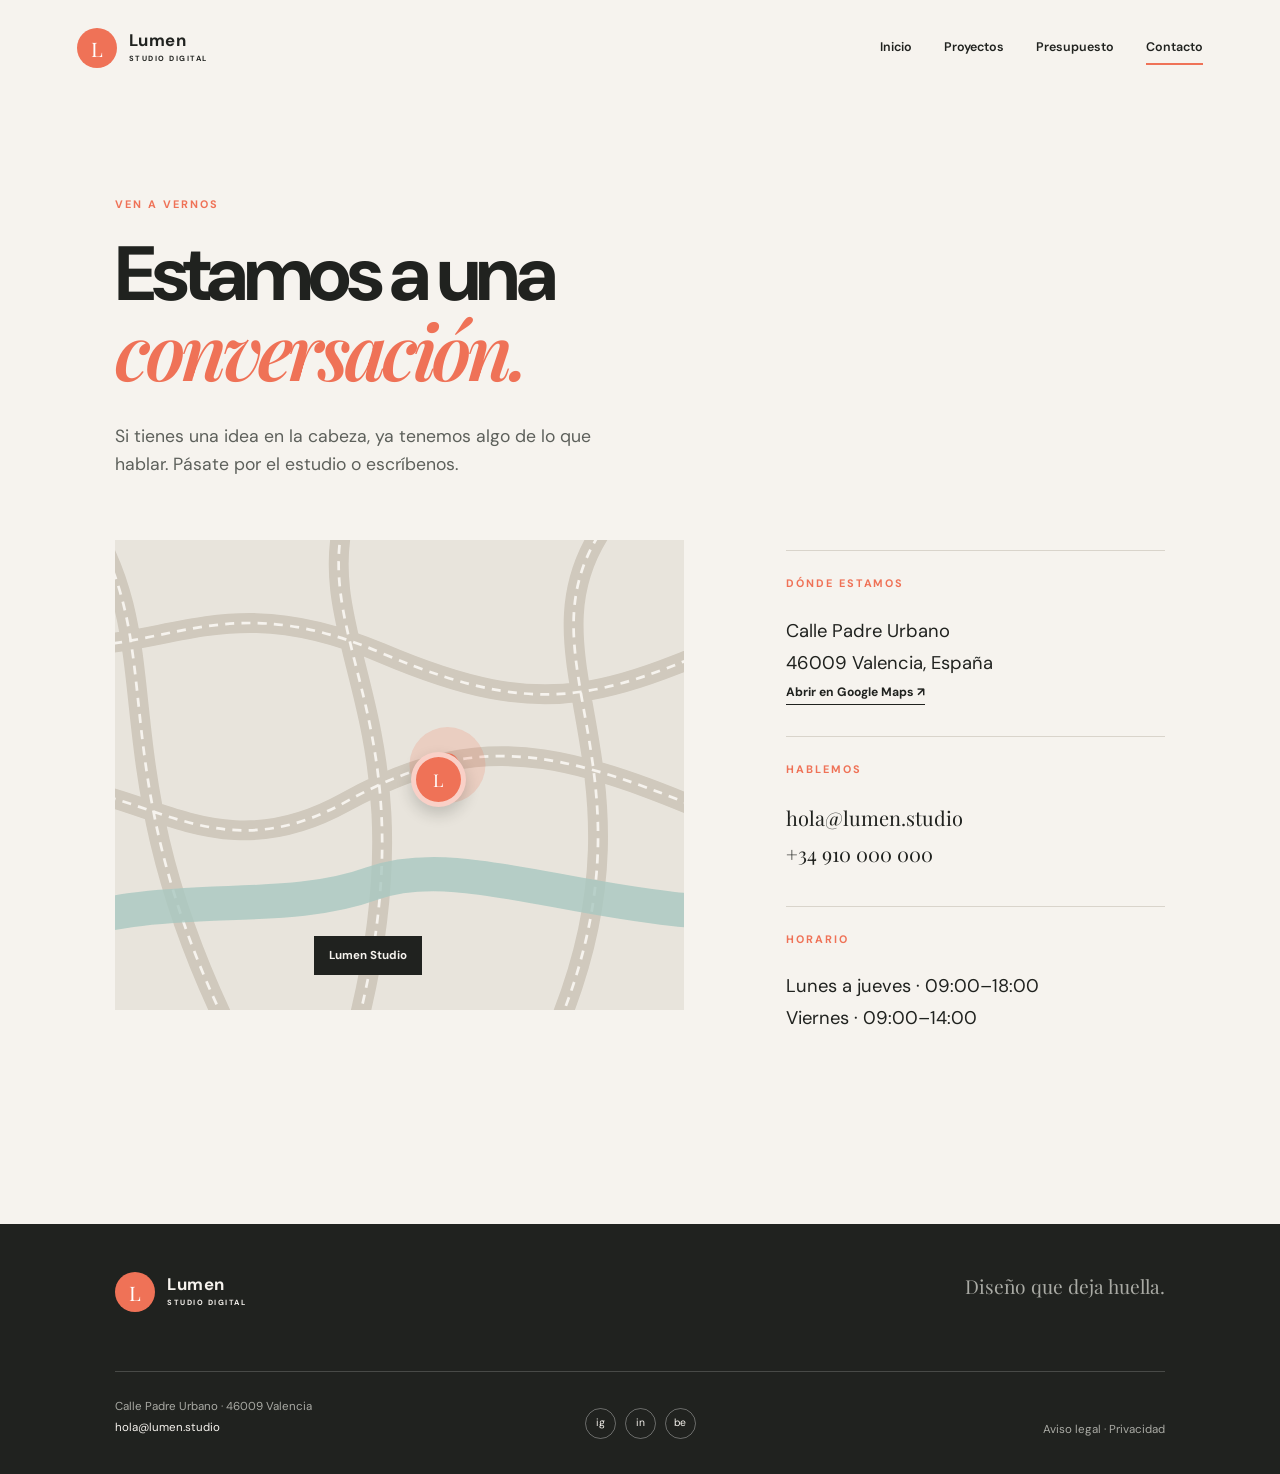
==== views/contacto.html @ 8c852293 "Crear sitio web Lumen Studio en Valencia" ====
<!doctype html>
<html lang="es">
<head>
  <meta charset="utf-8">
  <meta name="viewport" content="width=device-width, initial-scale=1">
  <meta name="description" content="Contacta con Lumen Studio en Valencia o por correo electrónico.">
  <title>Contacto | Lumen Studio</title>
  <link rel="stylesheet" href="../css/styles.css">
</head>
<body>
  <header class="site-header"><a class="brand" href="../index.html" aria-label="Lumen Studio, inicio"><span class="brand-mark">L</span><span><strong>Lumen</strong><small>STUDIO DIGITAL</small></span></a><nav class="main-nav" aria-label="Navegación principal"><a href="../index.html">Inicio</a><a href="productos.html">Proyectos</a><a href="presupuesto.html">Presupuesto</a><a class="active" href="contacto.html" aria-current="page">Contacto</a></nav></header>
  <main>
    <section class="page-intro section-pad compact"><p class="eyebrow">VEN A VERNOS</p><h1>Estamos a una<br><em>conversación.</em></h1><p class="lead">Si tienes una idea en la cabeza, ya tenemos algo de lo que hablar. Pásate por el estudio o escríbenos.</p></section>
    <section class="contact-grid section-pad"><div class="map-card"><img src="../imagenes/mapa.svg" alt="Mapa ilustrado con la ubicación de Lumen Studio en Valencia"><span class="map-pin">L</span><span class="map-label">Lumen Studio</span></div><div class="contact-details"><div class="contact-block"><p class="eyebrow">DÓNDE ESTAMOS</p><address>Calle Padre Urbano<br>46009 Valencia, España</address><a class="text-link" href="https://maps.google.com/?q=Calle+Padre+Urbano+Valencia" target="_blank" rel="noopener">Abrir en Google Maps ↗</a></div><div class="contact-block"><p class="eyebrow">HABLEMOS</p><a href="mailto:hola@lumen.studio">hola@lumen.studio</a><a href="tel:+34910000000">+34 910 000 000</a></div><div class="contact-block"><p class="eyebrow">HORARIO</p><p>Lunes a jueves · 09:00–18:00<br>Viernes · 09:00–14:00</p></div></div></section>
  </main>
  <footer class="site-footer"><div class="footer-top"><a class="brand" href="../index.html"><span class="brand-mark">L</span><span><strong>Lumen</strong><small>STUDIO DIGITAL</small></span></a><p>Diseño que deja huella.</p></div><div class="footer-bottom"><address>Calle Padre Urbano · 46009 Valencia<br><a href="mailto:hola@lumen.studio">hola@lumen.studio</a></address><div class="socials" aria-label="Redes sociales"><a href="https://www.instagram.com" aria-label="Instagram">ig</a><a href="https://www.linkedin.com" aria-label="LinkedIn">in</a><a href="https://www.behance.net" aria-label="Behance">be</a></div><a class="legal" href="#">Aviso legal · Privacidad</a></div></footer>
</body>
</html>
---- css/styles.css ----
/* Lumen Studio · Hoja de estilos principal
   Paleta: carbón #20221f · coral #ef7257 · crema #f6f3ee · salvia #a9c8c1 */

@import url('https://fonts.googleapis.com/css2?family=DM+Sans:wght@400;500;600;700&family=Playfair+Display:ital,wght@0,600;1,600&display=swap');

:root { --ink:#20221f; --coral:#ef7257; --cream:#f6f3ee; --sage:#a9c8c1; --line:#d9d4cb; --serif:'Playfair Display', Georgia, serif; --sans:'DM Sans', Arial, sans-serif; }
* { box-sizing:border-box; }
html { scroll-behavior:smooth; }
body { margin:0; color:var(--ink); background:var(--cream); font-family:var(--sans); line-height:1.55; }
a { color:inherit; text-decoration:none; }
.site-header { align-items:center; display:flex; justify-content:space-between; margin:auto; max-width:1440px; padding:28px 6vw; }
.brand { align-items:center; display:flex; gap:12px; letter-spacing:.03em; }
.brand-mark { align-items:center; background:var(--coral); border-radius:50%; color:white; display:flex; font-family:var(--serif); font-size:1.25rem; height:40px; justify-content:center; width:40px; }
.brand strong { display:block; font-size:1.05rem; line-height:1; }
.brand small { display:block; font-size:.47rem; font-weight:700; letter-spacing:.2em; margin-top:4px; }
.main-nav { display:flex; gap:32px; }
.main-nav a { font-size:.78rem; font-weight:600; padding:7px 0; position:relative; }
.main-nav a::after { background:var(--coral); bottom:0; content:''; height:2px; left:0; position:absolute; transform:scaleX(0); transform-origin:left; transition:transform .2s; width:100%; }
.main-nav a:hover::after, .main-nav a.active::after { transform:scaleX(1); }
.section-pad { padding-left:9vw; padding-right:9vw; }
.hero { align-items:center; display:grid; gap:5vw; grid-template-columns:1fr 1fr; min-height:650px; padding-bottom:100px; padding-top:75px; }
.eyebrow { color:var(--coral); font-size:.68rem; font-weight:700; letter-spacing:.18em; margin:0 0 24px; }
h1,h2,h3,p { margin-top:0; }
h1 { font-size:clamp(3.3rem, 6.2vw, 6.2rem); letter-spacing:-.06em; line-height:.98; margin-bottom:30px; max-width:760px; }
h2 { font-size:clamp(2.3rem, 4.5vw, 4.5rem); letter-spacing:-.055em; line-height:1.02; }
h1 em,h2 em { color:var(--coral); font-family:var(--serif); font-weight:600; }
.lead { color:#5d605b; font-size:1.1rem; max-width:520px; }
.hero-actions { align-items:center; display:flex; gap:28px; margin-top:38px; }
.button { border:0; border-radius:100px; display:inline-block; font-family:var(--sans); font-size:.75rem; font-weight:700; letter-spacing:.03em; padding:16px 24px; transition:transform .2s, box-shadow .2s; }
.button span { font-size:1.1rem; margin-left:14px; }
.button:hover { box-shadow:0 10px 25px #20221f22; transform:translateY(-3px); }
.button-primary { background:var(--ink); color:var(--cream); }
.button-light { background:var(--cream); color:var(--ink); }
.text-link { border-bottom:1px solid var(--ink); font-size:.76rem; font-weight:700; padding-bottom:4px; }
.text-link span { color:var(--coral); font-size:1.1rem; margin-left:6px; }
.hero-art { background:var(--sage); height:480px; overflow:hidden; position:relative; }
.orb { border-radius:50%; position:absolute; }
.orb-one { background:var(--coral); height:240px; right:-50px; top:-40px; width:240px; }
.orb-two { background:#d7c6a4; bottom:-100px; height:300px; left:-60px; width:300px; }
.orb-three { background:#f4be8d; height:180px; left:35%; top:25%; width:180px; }
.art-card { background:var(--ink); color:var(--cream); height:270px; left:16%; padding:28px; position:absolute; top:23%; transform:rotate(-8deg); width:230px; }
.art-card span { color:var(--coral); font-size:.7rem; font-weight:700; }.art-card strong { display:block; font-family:var(--serif); font-size:2.7rem; line-height:.95; margin-top:75px; }.art-card i { background:var(--coral); border-radius:50%; bottom:24px; height:28px; position:absolute; right:25px; width:28px; }
.statement { background:var(--ink); color:var(--cream); padding-bottom:110px; padding-top:110px; }.statement .eyebrow { color:var(--sage); }.statement h2 { margin-bottom:80px; }.statement h2 em { color:var(--sage); }.stats-row { border-top:1px solid #ffffff33; display:grid; grid-template-columns:repeat(3,1fr); padding-top:28px; }.stats-row strong { display:block; font-family:var(--serif); font-size:3.4rem; font-weight:600; }.stats-row span { color:#bcbeb7; display:block; font-size:.8rem; }
.services { padding-bottom:130px; padding-top:130px; }.section-heading { align-items:end; display:flex; justify-content:space-between; margin-bottom:70px; }.section-heading h2 { margin-bottom:0; }.service-grid { display:grid; gap:18px; grid-template-columns:repeat(3,1fr); }.service-card { border-top:1px solid var(--line); padding:24px 4px; }.service-card.featured { background:var(--coral); border:0; color:white; padding:24px 26px; }.service-number { font-size:.7rem; font-weight:700; }.service-card h3 { font-size:1.55rem; margin:90px 0 16px; }.service-card p { color:#6a6c66; font-size:.9rem; min-height:72px; }.service-card.featured p { color:#fff; opacity:.82; }.service-card a { border-bottom:1px solid currentColor; font-size:.7rem; font-weight:700; padding-bottom:4px; }
.cta-banner { background:var(--coral); color:white; padding-bottom:100px; padding-top:100px; }.cta-banner .eyebrow { color:var(--ink); }.cta-banner h2 { margin-bottom:42px; }.cta-banner h2 em { color:white; }
.site-footer { background:var(--ink); color:var(--cream); padding:48px 9vw 35px; }.footer-top { align-items:flex-start; display:flex; justify-content:space-between; }.footer-top p { color:#a9aaa4; font-family:var(--serif); font-size:1.2rem; }.footer-bottom { align-items:end; border-top:1px solid #ffffff2e; display:grid; font-size:.72rem; grid-template-columns:1fr auto 1fr; margin-top:50px; padding-top:25px; }.site-footer address { color:#a9aaa4; font-style:normal; line-height:1.8; }.site-footer address a { color:var(--cream); }.socials { display:flex; gap:9px; }.socials a { align-items:center; border:1px solid #ffffff55; border-radius:50%; display:flex; font-size:.65rem; height:31px; justify-content:center; width:31px; }.legal { color:#a9aaa4; justify-self:end; }
.page-intro { padding-bottom:65px; padding-top:100px; }.page-intro h1 { font-size:clamp(3rem,6vw,5.8rem); }.page-intro.compact { padding-bottom:45px; }.portfolio { display:grid; gap:75px 24px; grid-template-columns:repeat(2,1fr); padding-bottom:130px; }.project-wide { grid-column:span 2; }.project-visual { align-items:flex-start; display:flex; flex-direction:column; height:440px; justify-content:space-between; overflow:hidden; padding:28px; position:relative; }.project-visual strong { font-size:clamp(3.5rem,8vw,8rem); letter-spacing:-.08em; line-height:.8; }.project-visual small { font-size:.9rem; }.project-tag { font-size:.65rem; font-weight:700; letter-spacing:.12em; text-transform:uppercase; }.visual-azul { background:#ef7257; color:white; }.visual-azul strong { font-family:var(--serif); font-style:italic; font-weight:600; }.visual-azul::after { border:2px solid #ffffff88; border-radius:50%; content:''; height:310px; position:absolute; right:15%; top:20%; width:310px; }.visual-nova { background:#272a6c; color:#f4e9cf; }.visual-nova strong { font-size:clamp(4rem,10vw,9rem); margin:auto 0; }.visual-nova strong span { font-size:1rem; vertical-align:top; }.visual-fika { background:#d8c0a4; color:#42382d; }.visual-fika strong { font-family:var(--serif); font-weight:600; margin:auto 0; }.visual-fika strong span { display:block; font-family:var(--sans); font-size:1rem; letter-spacing:.3em; text-align:right; }.visual-lento { background:var(--sage); }.visual-lento strong { font-size:clamp(3rem,7vw,7rem); margin:auto 0; }.project-info { display:flex; justify-content:space-between; padding-top:18px; }.project-info h2 { font-size:1.3rem; letter-spacing:-.03em; margin:0; }.project-info p { color:#777971; font-size:.76rem; margin:3px 0 0; }.project-info .text-link { align-self:center; }
.form-section { background:#e9e5dd; padding-bottom:120px; padding-top:70px; }.quote-form { margin:auto; max-width:900px; }.form-row { display:grid; gap:28px; grid-template-columns:1fr 1fr; }.quote-form label { display:block; font-size:.73rem; font-weight:700; letter-spacing:.02em; margin-bottom:28px; }.quote-form label > span, .quote-form label b { color:var(--coral); }.quote-form input,.quote-form select,.quote-form textarea { background:transparent; border:0; border-bottom:1px solid #989a93; border-radius:0; color:var(--ink); display:block; font:400 1rem var(--sans); margin-top:9px; outline:0; padding:12px 0; width:100%; }.quote-form textarea { border:1px solid #989a93; padding:14px; resize:vertical; }.quote-form input:focus,.quote-form select:focus,.quote-form textarea:focus { border-color:var(--coral); }.quote-form input::placeholder,.quote-form textarea::placeholder { color:#999a94; }.check-label { align-items:flex-start; display:flex!important; gap:8px; font-weight:400!important; max-width:550px; }.check-label input { accent-color:var(--coral); flex:0 0 auto; margin:2px 0 0; width:auto; }.check-label a { border-bottom:1px solid currentColor; }.form-note { color:#777971; font-size:.7rem; margin:18px 0 0; }
.contact-grid { align-items:start; display:grid; gap:8vw; grid-template-columns:1.2fr .8fr; padding-bottom:140px; }.map-card { background:#e8e4dc; height:470px; overflow:hidden; position:relative; }.map-card img { height:100%; object-fit:cover; width:100%; }.map-pin { align-items:center; background:var(--coral); border:5px solid #ffffffaa; border-radius:50%; box-shadow:0 7px 15px #20221f33; color:#fff; display:flex; font-family:var(--serif); font-size:1.1rem; height:55px; justify-content:center; left:52%; position:absolute; top:45%; width:55px; }.map-label { background:var(--ink); bottom:35px; color:var(--cream); font-size:.72rem; font-weight:700; left:35%; padding:11px 15px; position:absolute; }.contact-details { padding-top:10px; }.contact-block { border-top:1px solid var(--line); padding:24px 0 32px; }.contact-block address,.contact-block p:not(.eyebrow) { font-size:1.15rem; font-style:normal; line-height:1.7; }.contact-block > a:not(.text-link) { display:block; font-family:var(--serif); font-size:1.25rem; margin:5px 0; }
@media (max-width:800px) { .site-header { align-items:flex-start; flex-direction:column; gap:24px; padding:22px 6vw; }.main-nav { flex-wrap:wrap; gap:14px 22px; }.section-pad { padding-left:6vw; padding-right:6vw; }.hero { grid-template-columns:1fr; min-height:0; padding-bottom:75px; padding-top:50px; }.hero-art { height:350px; }.statement,.services { padding-bottom:80px; padding-top:80px; }.section-heading { align-items:flex-start; flex-direction:column; margin-bottom:40px; }.service-grid,.portfolio,.contact-grid { grid-template-columns:1fr; }.project-wide { grid-column:auto; }.project-visual { height:340px; }.portfolio { gap:55px 0; padding-bottom:80px; }.form-section { padding-bottom:80px; padding-top:45px; }.form-row { grid-template-columns:1fr; gap:0; }.footer-top,.footer-bottom { gap:25px; grid-template-columns:1fr; }.footer-top { flex-direction:column; }.legal { justify-self:start; }.socials { order:2; }.cta-banner { padding-bottom:75px; padding-top:75px; } }
@media (max-width:440px) { h1 { font-size:3rem; }.hero-actions { align-items:flex-start; flex-direction:column; gap:18px; }.stats-row strong { font-size:2.5rem; }.stats-row span { font-size:.7rem; }.project-info { align-items:flex-start; flex-direction:column; gap:18px; }.map-card { height:340px; } }
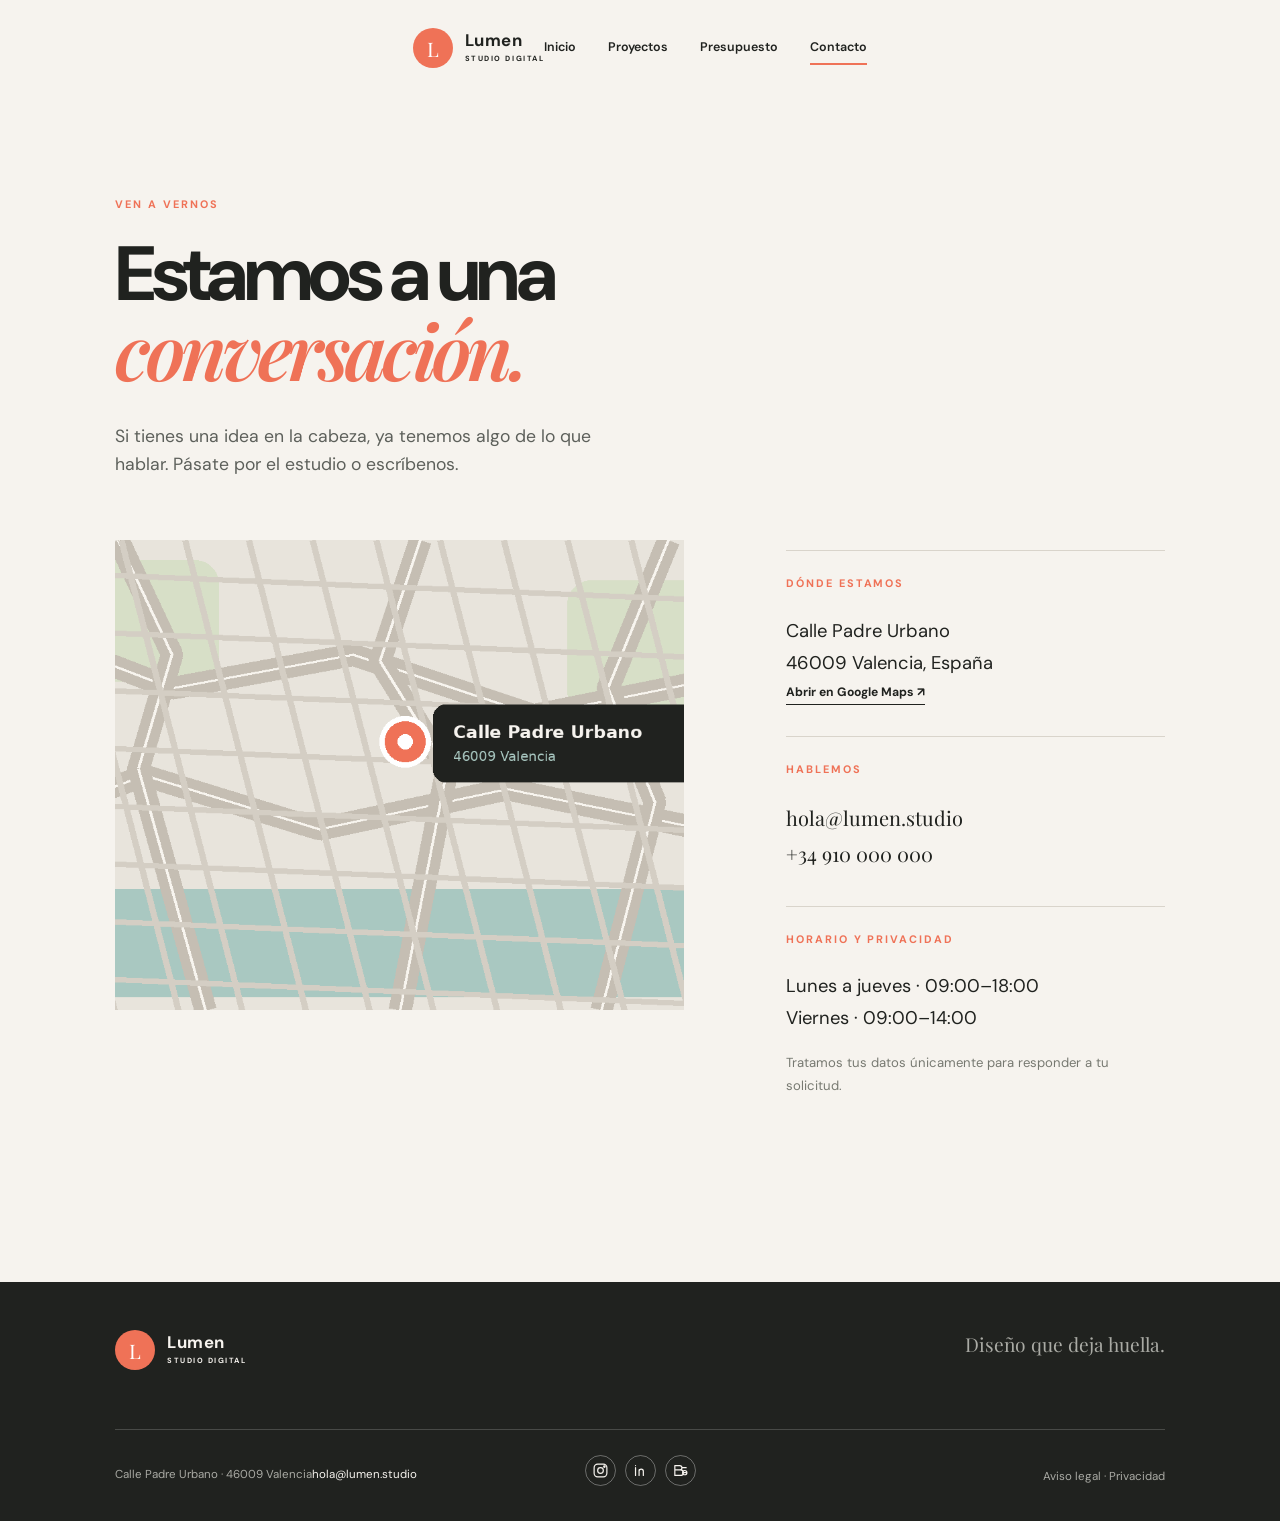
==== commit c1417e6b: "Corregir criterios de evaluacion HTML CSS" ====
--- a/views/contacto.html
+++ b/views/contacto.html
@@ -1,18 +1,129 @@
 <!doctype html>
 <html lang="es">
-<head>
-  <meta charset="utf-8">
-  <meta name="viewport" content="width=device-width, initial-scale=1">
-  <meta name="description" content="Contacta con Lumen Studio en Valencia o por correo electrónico.">
-  <title>Contacto | Lumen Studio</title>
-  <link rel="stylesheet" href="../css/styles.css">
-</head>
-<body>
-  <header class="site-header"><a class="brand" href="../index.html" aria-label="Lumen Studio, inicio"><span class="brand-mark">L</span><span><strong>Lumen</strong><small>STUDIO DIGITAL</small></span></a><nav class="main-nav" aria-label="Navegación principal"><a href="../index.html">Inicio</a><a href="productos.html">Proyectos</a><a href="presupuesto.html">Presupuesto</a><a class="active" href="contacto.html" aria-current="page">Contacto</a></nav></header>
-  <main>
-    <section class="page-intro section-pad compact"><p class="eyebrow">VEN A VERNOS</p><h1>Estamos a una<br><em>conversación.</em></h1><p class="lead">Si tienes una idea en la cabeza, ya tenemos algo de lo que hablar. Pásate por el estudio o escríbenos.</p></section>
-    <section class="contact-grid section-pad"><div class="map-card"><img src="../imagenes/mapa.svg" alt="Mapa ilustrado con la ubicación de Lumen Studio en Valencia"><span class="map-pin">L</span><span class="map-label">Lumen Studio</span></div><div class="contact-details"><div class="contact-block"><p class="eyebrow">DÓNDE ESTAMOS</p><address>Calle Padre Urbano<br>46009 Valencia, España</address><a class="text-link" href="https://maps.google.com/?q=Calle+Padre+Urbano+Valencia" target="_blank" rel="noopener">Abrir en Google Maps ↗</a></div><div class="contact-block"><p class="eyebrow">HABLEMOS</p><a href="mailto:hola@lumen.studio">hola@lumen.studio</a><a href="tel:+34910000000">+34 910 000 000</a></div><div class="contact-block"><p class="eyebrow">HORARIO</p><p>Lunes a jueves · 09:00–18:00<br>Viernes · 09:00–14:00</p></div></div></section>
-  </main>
-  <footer class="site-footer"><div class="footer-top"><a class="brand" href="../index.html"><span class="brand-mark">L</span><span><strong>Lumen</strong><small>STUDIO DIGITAL</small></span></a><p>Diseño que deja huella.</p></div><div class="footer-bottom"><address>Calle Padre Urbano · 46009 Valencia<br><a href="mailto:hola@lumen.studio">hola@lumen.studio</a></address><div class="socials" aria-label="Redes sociales"><a href="https://www.instagram.com" aria-label="Instagram">ig</a><a href="https://www.linkedin.com" aria-label="LinkedIn">in</a><a href="https://www.behance.net" aria-label="Behance">be</a></div><a class="legal" href="#">Aviso legal · Privacidad</a></div></footer>
-</body>
+  <head>
+    <meta charset="utf-8" />
+    <meta name="viewport" content="width=device-width, initial-scale=1" />
+    <meta
+      name="description"
+      content="Contacta con Lumen Studio en Valencia o por correo electrónico."
+    />
+    <title>Contacto | Lumen Studio</title>
+    <link rel="stylesheet" href="../css/styles.css" />
+    <link rel="stylesheet" href="../css/fixes.css" />
+  </head>
+  <body>
+    <header class="site-header">
+      <a class="brand" href="../index.html" aria-label="Lumen Studio, inicio"
+        ><span class="brand-mark">L</span
+        ><span class="brand-copy"
+          ><strong>Lumen</strong><small>STUDIO DIGITAL</small></span
+        ></a
+      >
+      <nav class="main-nav" aria-label="Navegación principal">
+        <a href="../index.html">Inicio</a>
+        <a href="productos.html">Proyectos</a>
+        <a href="presupuesto.html">Presupuesto</a>
+        <a class="active" href="contacto.html" aria-current="page">Contacto</a>
+      </nav>
+    </header>
+
+    <main>
+      <section class="page-intro section-pad compact">
+        <p class="eyebrow">VEN A VERNOS</p>
+        <h1>Estamos a una <em>conversación.</em></h1>
+        <p class="lead">
+          Si tienes una idea en la cabeza, ya tenemos algo de lo que hablar.
+          Pásate por el estudio o escríbenos.
+        </p>
+      </section>
+
+      <section class="contact-grid section-pad" aria-labelledby="contact-title">
+        <h2 id="contact-title" class="visually-hidden">
+          Información de contacto y ubicación
+        </h2>
+        <div class="map-card">
+          <img
+            src="../imagenes/mapa-valencia.png"
+            alt="Mapa ilustrado con la ubicación de Lumen Studio en Calle Padre Urbano, Valencia"
+          />
+        </div>
+        <div class="contact-details">
+          <div class="contact-block">
+            <p class="eyebrow">DÓNDE ESTAMOS</p>
+            <address>
+              <span>Calle Padre Urbano</span><span>46009 Valencia, España</span>
+            </address>
+            <a
+              class="text-link"
+              href="https://maps.google.com/?q=Calle+Padre+Urbano+Valencia"
+              target="_blank"
+              rel="noopener"
+              >Abrir en Google Maps ↗</a
+            >
+          </div>
+          <div class="contact-block">
+            <p class="eyebrow">HABLEMOS</p>
+            <a href="mailto:hola@lumen.studio">hola@lumen.studio</a>
+            <a href="tel:+34910000000">+34 910 000 000</a>
+          </div>
+          <div class="contact-block" id="privacidad">
+            <p class="eyebrow">HORARIO Y PRIVACIDAD</p>
+            <p>
+              <span>Lunes a jueves · 09:00–18:00</span
+              ><span>Viernes · 09:00–14:00</span>
+            </p>
+            <p class="privacy-copy">
+              Tratamos tus datos únicamente para responder a tu solicitud.
+            </p>
+          </div>
+        </div>
+      </section>
+    </main>
+
+    <footer class="site-footer">
+      <div class="footer-top">
+        <a class="brand" href="../index.html" aria-label="Lumen Studio, inicio"
+          ><span class="brand-mark">L</span
+          ><span class="brand-copy"
+            ><strong>Lumen</strong><small>STUDIO DIGITAL</small></span
+          ></a
+        >
+        <p>Diseño que deja huella.</p>
+      </div>
+      <div class="footer-bottom">
+        <address>
+          <span>Calle Padre Urbano · 46009 Valencia</span
+          ><a href="mailto:hola@lumen.studio">hola@lumen.studio</a>
+        </address>
+        <div class="socials" role="group" aria-label="Redes sociales">
+          <a
+            href="https://www.instagram.com"
+            aria-label="Instagram"
+            rel="noopener"
+            ><svg viewBox="0 0 24 24" aria-hidden="true">
+              <rect x="3" y="3" width="18" height="18" rx="5"></rect>
+              <circle cx="12" cy="12" r="4"></circle>
+              <circle cx="17.5" cy="6.5" r="1"></circle></svg
+          ></a>
+          <a
+            href="https://www.linkedin.com"
+            aria-label="LinkedIn"
+            rel="noopener"
+            ><svg viewBox="0 0 24 24" aria-hidden="true">
+              <path
+                d="M5 8v11M5 5v.1M10 19v-6a3 3 0 0 1 6 0v6M10 11V19"
+              ></path></svg
+          ></a>
+          <a href="https://www.behance.net" aria-label="Behance" rel="noopener"
+            ><svg viewBox="0 0 24 24" aria-hidden="true">
+              <path
+                d="M4 5h7a3 3 0 0 1 0 6H4zm0 6h8a4 4 0 0 1 0 8H4zM15 8h5"
+              ></path>
+              <path d="M15 15h6a3 3 0 0 0-6 0 3 3 0 0 0 6 0"></path></svg
+          ></a>
+        </div>
+        <a class="legal" href="#privacidad">Aviso legal · Privacidad</a>
+      </div>
+    </footer>
+  </body>
 </html>
--- a/css/styles.css
+++ b/css/styles.css
@@ -1,51 +1,755 @@
 /* Lumen Studio · Hoja de estilos principal
    Paleta: carbón #20221f · coral #ef7257 · crema #f6f3ee · salvia #a9c8c1 */
 
-@import url('https://fonts.googleapis.com/css2?family=DM+Sans:wght@400;500;600;700&family=Playfair+Display:ital,wght@0,600;1,600&display=swap');
+@import url("https://fonts.googleapis.com/css2?family=DM+Sans:wght@400;500;600;700&family=Playfair+Display:ital,wght@0,600;1,600&display=swap");
 
-:root { --ink:#20221f; --coral:#ef7257; --cream:#f6f3ee; --sage:#a9c8c1; --line:#d9d4cb; --serif:'Playfair Display', Georgia, serif; --sans:'DM Sans', Arial, sans-serif; }
-* { box-sizing:border-box; }
-html { scroll-behavior:smooth; }
-body { margin:0; color:var(--ink); background:var(--cream); font-family:var(--sans); line-height:1.55; }
-a { color:inherit; text-decoration:none; }
-.site-header { align-items:center; display:flex; justify-content:space-between; margin:auto; max-width:1440px; padding:28px 6vw; }
-.brand { align-items:center; display:flex; gap:12px; letter-spacing:.03em; }
-.brand-mark { align-items:center; background:var(--coral); border-radius:50%; color:white; display:flex; font-family:var(--serif); font-size:1.25rem; height:40px; justify-content:center; width:40px; }
-.brand strong { display:block; font-size:1.05rem; line-height:1; }
-.brand small { display:block; font-size:.47rem; font-weight:700; letter-spacing:.2em; margin-top:4px; }
-.main-nav { display:flex; gap:32px; }
-.main-nav a { font-size:.78rem; font-weight:600; padding:7px 0; position:relative; }
-.main-nav a::after { background:var(--coral); bottom:0; content:''; height:2px; left:0; position:absolute; transform:scaleX(0); transform-origin:left; transition:transform .2s; width:100%; }
-.main-nav a:hover::after, .main-nav a.active::after { transform:scaleX(1); }
-.section-pad { padding-left:9vw; padding-right:9vw; }
-.hero { align-items:center; display:grid; gap:5vw; grid-template-columns:1fr 1fr; min-height:650px; padding-bottom:100px; padding-top:75px; }
-.eyebrow { color:var(--coral); font-size:.68rem; font-weight:700; letter-spacing:.18em; margin:0 0 24px; }
-h1,h2,h3,p { margin-top:0; }
-h1 { font-size:clamp(3.3rem, 6.2vw, 6.2rem); letter-spacing:-.06em; line-height:.98; margin-bottom:30px; max-width:760px; }
-h2 { font-size:clamp(2.3rem, 4.5vw, 4.5rem); letter-spacing:-.055em; line-height:1.02; }
-h1 em,h2 em { color:var(--coral); font-family:var(--serif); font-weight:600; }
-.lead { color:#5d605b; font-size:1.1rem; max-width:520px; }
-.hero-actions { align-items:center; display:flex; gap:28px; margin-top:38px; }
-.button { border:0; border-radius:100px; display:inline-block; font-family:var(--sans); font-size:.75rem; font-weight:700; letter-spacing:.03em; padding:16px 24px; transition:transform .2s, box-shadow .2s; }
-.button span { font-size:1.1rem; margin-left:14px; }
-.button:hover { box-shadow:0 10px 25px #20221f22; transform:translateY(-3px); }
-.button-primary { background:var(--ink); color:var(--cream); }
-.button-light { background:var(--cream); color:var(--ink); }
-.text-link { border-bottom:1px solid var(--ink); font-size:.76rem; font-weight:700; padding-bottom:4px; }
-.text-link span { color:var(--coral); font-size:1.1rem; margin-left:6px; }
-.hero-art { background:var(--sage); height:480px; overflow:hidden; position:relative; }
-.orb { border-radius:50%; position:absolute; }
-.orb-one { background:var(--coral); height:240px; right:-50px; top:-40px; width:240px; }
-.orb-two { background:#d7c6a4; bottom:-100px; height:300px; left:-60px; width:300px; }
-.orb-three { background:#f4be8d; height:180px; left:35%; top:25%; width:180px; }
-.art-card { background:var(--ink); color:var(--cream); height:270px; left:16%; padding:28px; position:absolute; top:23%; transform:rotate(-8deg); width:230px; }
-.art-card span { color:var(--coral); font-size:.7rem; font-weight:700; }.art-card strong { display:block; font-family:var(--serif); font-size:2.7rem; line-height:.95; margin-top:75px; }.art-card i { background:var(--coral); border-radius:50%; bottom:24px; height:28px; position:absolute; right:25px; width:28px; }
-.statement { background:var(--ink); color:var(--cream); padding-bottom:110px; padding-top:110px; }.statement .eyebrow { color:var(--sage); }.statement h2 { margin-bottom:80px; }.statement h2 em { color:var(--sage); }.stats-row { border-top:1px solid #ffffff33; display:grid; grid-template-columns:repeat(3,1fr); padding-top:28px; }.stats-row strong { display:block; font-family:var(--serif); font-size:3.4rem; font-weight:600; }.stats-row span { color:#bcbeb7; display:block; font-size:.8rem; }
-.services { padding-bottom:130px; padding-top:130px; }.section-heading { align-items:end; display:flex; justify-content:space-between; margin-bottom:70px; }.section-heading h2 { margin-bottom:0; }.service-grid { display:grid; gap:18px; grid-template-columns:repeat(3,1fr); }.service-card { border-top:1px solid var(--line); padding:24px 4px; }.service-card.featured { background:var(--coral); border:0; color:white; padding:24px 26px; }.service-number { font-size:.7rem; font-weight:700; }.service-card h3 { font-size:1.55rem; margin:90px 0 16px; }.service-card p { color:#6a6c66; font-size:.9rem; min-height:72px; }.service-card.featured p { color:#fff; opacity:.82; }.service-card a { border-bottom:1px solid currentColor; font-size:.7rem; font-weight:700; padding-bottom:4px; }
-.cta-banner { background:var(--coral); color:white; padding-bottom:100px; padding-top:100px; }.cta-banner .eyebrow { color:var(--ink); }.cta-banner h2 { margin-bottom:42px; }.cta-banner h2 em { color:white; }
-.site-footer { background:var(--ink); color:var(--cream); padding:48px 9vw 35px; }.footer-top { align-items:flex-start; display:flex; justify-content:space-between; }.footer-top p { color:#a9aaa4; font-family:var(--serif); font-size:1.2rem; }.footer-bottom { align-items:end; border-top:1px solid #ffffff2e; display:grid; font-size:.72rem; grid-template-columns:1fr auto 1fr; margin-top:50px; padding-top:25px; }.site-footer address { color:#a9aaa4; font-style:normal; line-height:1.8; }.site-footer address a { color:var(--cream); }.socials { display:flex; gap:9px; }.socials a { align-items:center; border:1px solid #ffffff55; border-radius:50%; display:flex; font-size:.65rem; height:31px; justify-content:center; width:31px; }.legal { color:#a9aaa4; justify-self:end; }
-.page-intro { padding-bottom:65px; padding-top:100px; }.page-intro h1 { font-size:clamp(3rem,6vw,5.8rem); }.page-intro.compact { padding-bottom:45px; }.portfolio { display:grid; gap:75px 24px; grid-template-columns:repeat(2,1fr); padding-bottom:130px; }.project-wide { grid-column:span 2; }.project-visual { align-items:flex-start; display:flex; flex-direction:column; height:440px; justify-content:space-between; overflow:hidden; padding:28px; position:relative; }.project-visual strong { font-size:clamp(3.5rem,8vw,8rem); letter-spacing:-.08em; line-height:.8; }.project-visual small { font-size:.9rem; }.project-tag { font-size:.65rem; font-weight:700; letter-spacing:.12em; text-transform:uppercase; }.visual-azul { background:#ef7257; color:white; }.visual-azul strong { font-family:var(--serif); font-style:italic; font-weight:600; }.visual-azul::after { border:2px solid #ffffff88; border-radius:50%; content:''; height:310px; position:absolute; right:15%; top:20%; width:310px; }.visual-nova { background:#272a6c; color:#f4e9cf; }.visual-nova strong { font-size:clamp(4rem,10vw,9rem); margin:auto 0; }.visual-nova strong span { font-size:1rem; vertical-align:top; }.visual-fika { background:#d8c0a4; color:#42382d; }.visual-fika strong { font-family:var(--serif); font-weight:600; margin:auto 0; }.visual-fika strong span { display:block; font-family:var(--sans); font-size:1rem; letter-spacing:.3em; text-align:right; }.visual-lento { background:var(--sage); }.visual-lento strong { font-size:clamp(3rem,7vw,7rem); margin:auto 0; }.project-info { display:flex; justify-content:space-between; padding-top:18px; }.project-info h2 { font-size:1.3rem; letter-spacing:-.03em; margin:0; }.project-info p { color:#777971; font-size:.76rem; margin:3px 0 0; }.project-info .text-link { align-self:center; }
-.form-section { background:#e9e5dd; padding-bottom:120px; padding-top:70px; }.quote-form { margin:auto; max-width:900px; }.form-row { display:grid; gap:28px; grid-template-columns:1fr 1fr; }.quote-form label { display:block; font-size:.73rem; font-weight:700; letter-spacing:.02em; margin-bottom:28px; }.quote-form label > span, .quote-form label b { color:var(--coral); }.quote-form input,.quote-form select,.quote-form textarea { background:transparent; border:0; border-bottom:1px solid #989a93; border-radius:0; color:var(--ink); display:block; font:400 1rem var(--sans); margin-top:9px; outline:0; padding:12px 0; width:100%; }.quote-form textarea { border:1px solid #989a93; padding:14px; resize:vertical; }.quote-form input:focus,.quote-form select:focus,.quote-form textarea:focus { border-color:var(--coral); }.quote-form input::placeholder,.quote-form textarea::placeholder { color:#999a94; }.check-label { align-items:flex-start; display:flex!important; gap:8px; font-weight:400!important; max-width:550px; }.check-label input { accent-color:var(--coral); flex:0 0 auto; margin:2px 0 0; width:auto; }.check-label a { border-bottom:1px solid currentColor; }.form-note { color:#777971; font-size:.7rem; margin:18px 0 0; }
-.contact-grid { align-items:start; display:grid; gap:8vw; grid-template-columns:1.2fr .8fr; padding-bottom:140px; }.map-card { background:#e8e4dc; height:470px; overflow:hidden; position:relative; }.map-card img { height:100%; object-fit:cover; width:100%; }.map-pin { align-items:center; background:var(--coral); border:5px solid #ffffffaa; border-radius:50%; box-shadow:0 7px 15px #20221f33; color:#fff; display:flex; font-family:var(--serif); font-size:1.1rem; height:55px; justify-content:center; left:52%; position:absolute; top:45%; width:55px; }.map-label { background:var(--ink); bottom:35px; color:var(--cream); font-size:.72rem; font-weight:700; left:35%; padding:11px 15px; position:absolute; }.contact-details { padding-top:10px; }.contact-block { border-top:1px solid var(--line); padding:24px 0 32px; }.contact-block address,.contact-block p:not(.eyebrow) { font-size:1.15rem; font-style:normal; line-height:1.7; }.contact-block > a:not(.text-link) { display:block; font-family:var(--serif); font-size:1.25rem; margin:5px 0; }
-@media (max-width:800px) { .site-header { align-items:flex-start; flex-direction:column; gap:24px; padding:22px 6vw; }.main-nav { flex-wrap:wrap; gap:14px 22px; }.section-pad { padding-left:6vw; padding-right:6vw; }.hero { grid-template-columns:1fr; min-height:0; padding-bottom:75px; padding-top:50px; }.hero-art { height:350px; }.statement,.services { padding-bottom:80px; padding-top:80px; }.section-heading { align-items:flex-start; flex-direction:column; margin-bottom:40px; }.service-grid,.portfolio,.contact-grid { grid-template-columns:1fr; }.project-wide { grid-column:auto; }.project-visual { height:340px; }.portfolio { gap:55px 0; padding-bottom:80px; }.form-section { padding-bottom:80px; padding-top:45px; }.form-row { grid-template-columns:1fr; gap:0; }.footer-top,.footer-bottom { gap:25px; grid-template-columns:1fr; }.footer-top { flex-direction:column; }.legal { justify-self:start; }.socials { order:2; }.cta-banner { padding-bottom:75px; padding-top:75px; } }
-@media (max-width:440px) { h1 { font-size:3rem; }.hero-actions { align-items:flex-start; flex-direction:column; gap:18px; }.stats-row strong { font-size:2.5rem; }.stats-row span { font-size:.7rem; }.project-info { align-items:flex-start; flex-direction:column; gap:18px; }.map-card { height:340px; } }
+:root {
+  --ink: #20221f;
+  --coral: #ef7257;
+  --cream: #f6f3ee;
+  --sage: #a9c8c1;
+  --line: #d9d4cb;
+  --serif: "Playfair Display", Georgia, serif;
+  --sans: "DM Sans", Arial, sans-serif;
+}
+* {
+  box-sizing: border-box;
+}
+html {
+  scroll-behavior: smooth;
+}
+body {
+  margin: 0;
+  color: var(--ink);
+  background: var(--cream);
+  font-family: var(--sans);
+  line-height: 1.55;
+}
+a {
+  color: inherit;
+  text-decoration: none;
+}
+.site-header {
+  align-items: center;
+  display: flex;
+  justify-content: space-between;
+  margin: auto;
+  max-width: 1440px;
+  padding: 28px 6vw;
+}
+.brand {
+  align-items: center;
+  display: flex;
+  gap: 12px;
+  letter-spacing: 0.03em;
+}
+.brand-mark {
+  align-items: center;
+  background: var(--coral);
+  border-radius: 50%;
+  color: white;
+  display: flex;
+  font-family: var(--serif);
+  font-size: 1.25rem;
+  height: 40px;
+  justify-content: center;
+  width: 40px;
+}
+.brand strong {
+  display: block;
+  font-size: 1.05rem;
+  line-height: 1;
+}
+.brand small {
+  display: block;
+  font-size: 0.47rem;
+  font-weight: 700;
+  letter-spacing: 0.2em;
+  margin-top: 4px;
+}
+.main-nav {
+  display: flex;
+  gap: 32px;
+}
+.main-nav a {
+  font-size: 0.78rem;
+  font-weight: 600;
+  padding: 7px 0;
+  position: relative;
+}
+.main-nav a::after {
+  background: var(--coral);
+  bottom: 0;
+  content: "";
+  height: 2px;
+  left: 0;
+  position: absolute;
+  transform: scaleX(0);
+  transform-origin: left;
+  transition: transform 0.2s;
+  width: 100%;
+}
+.main-nav a:hover::after,
+.main-nav a.active::after {
+  transform: scaleX(1);
+}
+.section-pad {
+  padding-left: 9vw;
+  padding-right: 9vw;
+}
+.hero {
+  align-items: center;
+  display: grid;
+  gap: 5vw;
+  grid-template-columns: 1fr 1fr;
+  min-height: 650px;
+  padding-bottom: 100px;
+  padding-top: 75px;
+}
+.eyebrow {
+  color: var(--coral);
+  font-size: 0.68rem;
+  font-weight: 700;
+  letter-spacing: 0.18em;
+  margin: 0 0 24px;
+}
+h1,
+h2,
+h3,
+p {
+  margin-top: 0;
+}
+h1 {
+  font-size: clamp(3.3rem, 6.2vw, 6.2rem);
+  letter-spacing: -0.06em;
+  line-height: 0.98;
+  margin-bottom: 30px;
+  max-width: 760px;
+}
+h2 {
+  font-size: clamp(2.3rem, 4.5vw, 4.5rem);
+  letter-spacing: -0.055em;
+  line-height: 1.02;
+}
+h1 em,
+h2 em {
+  color: var(--coral);
+  font-family: var(--serif);
+  font-weight: 600;
+}
+.lead {
+  color: #5d605b;
+  font-size: 1.1rem;
+  max-width: 520px;
+}
+.hero-actions {
+  align-items: center;
+  display: flex;
+  gap: 28px;
+  margin-top: 38px;
+}
+.button {
+  border: 0;
+  border-radius: 100px;
+  display: inline-block;
+  font-family: var(--sans);
+  font-size: 0.75rem;
+  font-weight: 700;
+  letter-spacing: 0.03em;
+  padding: 16px 24px;
+  transition:
+    transform 0.2s,
+    box-shadow 0.2s;
+}
+.button span {
+  font-size: 1.1rem;
+  margin-left: 14px;
+}
+.button:hover {
+  box-shadow: 0 10px 25px #20221f22;
+  transform: translateY(-3px);
+}
+.button-primary {
+  background: var(--ink);
+  color: var(--cream);
+}
+.button-light {
+  background: var(--cream);
+  color: var(--ink);
+}
+.text-link {
+  border-bottom: 1px solid var(--ink);
+  font-size: 0.76rem;
+  font-weight: 700;
+  padding-bottom: 4px;
+}
+.text-link span {
+  color: var(--coral);
+  font-size: 1.1rem;
+  margin-left: 6px;
+}
+.hero-art {
+  background: var(--sage);
+  height: 480px;
+  overflow: hidden;
+  position: relative;
+}
+.orb {
+  border-radius: 50%;
+  position: absolute;
+}
+.orb-one {
+  background: var(--coral);
+  height: 240px;
+  right: -50px;
+  top: -40px;
+  width: 240px;
+}
+.orb-two {
+  background: #d7c6a4;
+  bottom: -100px;
+  height: 300px;
+  left: -60px;
+  width: 300px;
+}
+.orb-three {
+  background: #f4be8d;
+  height: 180px;
+  left: 35%;
+  top: 25%;
+  width: 180px;
+}
+.art-card {
+  background: var(--ink);
+  color: var(--cream);
+  height: 270px;
+  left: 16%;
+  padding: 28px;
+  position: absolute;
+  top: 23%;
+  transform: rotate(-8deg);
+  width: 230px;
+}
+.art-card span {
+  color: var(--coral);
+  font-size: 0.7rem;
+  font-weight: 700;
+}
+.art-card strong {
+  display: block;
+  font-family: var(--serif);
+  font-size: 2.7rem;
+  line-height: 0.95;
+  margin-top: 75px;
+}
+.art-card i {
+  background: var(--coral);
+  border-radius: 50%;
+  bottom: 24px;
+  height: 28px;
+  position: absolute;
+  right: 25px;
+  width: 28px;
+}
+.statement {
+  background: var(--ink);
+  color: var(--cream);
+  padding-bottom: 110px;
+  padding-top: 110px;
+}
+.statement .eyebrow {
+  color: var(--sage);
+}
+.statement h2 {
+  margin-bottom: 80px;
+}
+.statement h2 em {
+  color: var(--sage);
+}
+.stats-row {
+  border-top: 1px solid #ffffff33;
+  display: grid;
+  grid-template-columns: repeat(3, 1fr);
+  padding-top: 28px;
+}
+.stats-row strong {
+  display: block;
+  font-family: var(--serif);
+  font-size: 3.4rem;
+  font-weight: 600;
+}
+.stats-row span {
+  color: #bcbeb7;
+  display: block;
+  font-size: 0.8rem;
+}
+.services {
+  padding-bottom: 130px;
+  padding-top: 130px;
+}
+.section-heading {
+  align-items: end;
+  display: flex;
+  justify-content: space-between;
+  margin-bottom: 70px;
+}
+.section-heading h2 {
+  margin-bottom: 0;
+}
+.service-grid {
+  display: grid;
+  gap: 18px;
+  grid-template-columns: repeat(3, 1fr);
+}
+.service-card {
+  border-top: 1px solid var(--line);
+  padding: 24px 4px;
+}
+.service-card.featured {
+  background: var(--coral);
+  border: 0;
+  color: white;
+  padding: 24px 26px;
+}
+.service-number {
+  font-size: 0.7rem;
+  font-weight: 700;
+}
+.service-card h3 {
+  font-size: 1.55rem;
+  margin: 90px 0 16px;
+}
+.service-card p {
+  color: #6a6c66;
+  font-size: 0.9rem;
+  min-height: 72px;
+}
+.service-card.featured p {
+  color: #fff;
+  opacity: 0.82;
+}
+.service-card a {
+  border-bottom: 1px solid currentColor;
+  font-size: 0.7rem;
+  font-weight: 700;
+  padding-bottom: 4px;
+}
+.cta-banner {
+  background: var(--coral);
+  color: white;
+  padding-bottom: 100px;
+  padding-top: 100px;
+}
+.cta-banner .eyebrow {
+  color: var(--ink);
+}
+.cta-banner h2 {
+  margin-bottom: 42px;
+}
+.cta-banner h2 em {
+  color: white;
+}
+.site-footer {
+  background: var(--ink);
+  color: var(--cream);
+  padding: 48px 9vw 35px;
+}
+.footer-top {
+  align-items: flex-start;
+  display: flex;
+  justify-content: space-between;
+}
+.footer-top p {
+  color: #a9aaa4;
+  font-family: var(--serif);
+  font-size: 1.2rem;
+}
+.footer-bottom {
+  align-items: end;
+  border-top: 1px solid #ffffff2e;
+  display: grid;
+  font-size: 0.72rem;
+  grid-template-columns: 1fr auto 1fr;
+  margin-top: 50px;
+  padding-top: 25px;
+}
+.site-footer address {
+  color: #a9aaa4;
+  font-style: normal;
+  line-height: 1.8;
+}
+.site-footer address a {
+  color: var(--cream);
+}
+.socials {
+  display: flex;
+  gap: 9px;
+}
+.socials a {
+  align-items: center;
+  border: 1px solid #ffffff55;
+  border-radius: 50%;
+  display: flex;
+  font-size: 0.65rem;
+  height: 31px;
+  justify-content: center;
+  width: 31px;
+}
+.legal {
+  color: #a9aaa4;
+  justify-self: end;
+}
+.page-intro {
+  padding-bottom: 65px;
+  padding-top: 100px;
+}
+.page-intro h1 {
+  font-size: clamp(3rem, 6vw, 5.8rem);
+}
+.page-intro.compact {
+  padding-bottom: 45px;
+}
+.portfolio {
+  display: grid;
+  gap: 75px 24px;
+  grid-template-columns: repeat(2, 1fr);
+  padding-bottom: 130px;
+}
+.project-wide {
+  grid-column: span 2;
+}
+.project-visual {
+  align-items: flex-start;
+  display: flex;
+  flex-direction: column;
+  height: 440px;
+  justify-content: space-between;
+  overflow: hidden;
+  padding: 28px;
+  position: relative;
+}
+.project-visual strong {
+  font-size: clamp(3.5rem, 8vw, 8rem);
+  letter-spacing: -0.08em;
+  line-height: 0.8;
+}
+.project-visual small {
+  font-size: 0.9rem;
+}
+.project-tag {
+  font-size: 0.65rem;
+  font-weight: 700;
+  letter-spacing: 0.12em;
+  text-transform: uppercase;
+}
+.visual-azul {
+  background: #ef7257;
+  color: white;
+}
+.visual-azul strong {
+  font-family: var(--serif);
+  font-style: italic;
+  font-weight: 600;
+}
+.visual-azul::after {
+  border: 2px solid #ffffff88;
+  border-radius: 50%;
+  content: "";
+  height: 310px;
+  position: absolute;
+  right: 15%;
+  top: 20%;
+  width: 310px;
+}
+.visual-nova {
+  background: #272a6c;
+  color: #f4e9cf;
+}
+.visual-nova strong {
+  font-size: clamp(4rem, 10vw, 9rem);
+  margin: auto 0;
+}
+.visual-nova strong span {
+  font-size: 1rem;
+  vertical-align: top;
+}
+.visual-fika {
+  background: #d8c0a4;
+  color: #42382d;
+}
+.visual-fika strong {
+  font-family: var(--serif);
+  font-weight: 600;
+  margin: auto 0;
+}
+.visual-fika strong span {
+  display: block;
+  font-family: var(--sans);
+  font-size: 1rem;
+  letter-spacing: 0.3em;
+  text-align: right;
+}
+.visual-lento {
+  background: var(--sage);
+}
+.visual-lento strong {
+  font-size: clamp(3rem, 7vw, 7rem);
+  margin: auto 0;
+}
+.project-info {
+  display: flex;
+  justify-content: space-between;
+  padding-top: 18px;
+}
+.project-info h2 {
+  font-size: 1.3rem;
+  letter-spacing: -0.03em;
+  margin: 0;
+}
+.project-info p {
+  color: #777971;
+  font-size: 0.76rem;
+  margin: 3px 0 0;
+}
+.project-info .text-link {
+  align-self: center;
+}
+.form-section {
+  background: #e9e5dd;
+  padding-bottom: 120px;
+  padding-top: 70px;
+}
+.quote-form {
+  margin: auto;
+  max-width: 900px;
+}
+.form-row {
+  display: grid;
+  gap: 28px;
+  grid-template-columns: 1fr 1fr;
+}
+.quote-form label {
+  display: block;
+  font-size: 0.73rem;
+  font-weight: 700;
+  letter-spacing: 0.02em;
+  margin-bottom: 28px;
+}
+.quote-form label > span,
+.quote-form label b {
+  color: var(--coral);
+}
+.quote-form input,
+.quote-form select,
+.quote-form textarea {
+  background: transparent;
+  border: 0;
+  border-bottom: 1px solid #989a93;
+  border-radius: 0;
+  color: var(--ink);
+  display: block;
+  font: 400 1rem var(--sans);
+  margin-top: 9px;
+  outline: 0;
+  padding: 12px 0;
+  width: 100%;
+}
+.quote-form textarea {
+  border: 1px solid #989a93;
+  padding: 14px;
+  resize: vertical;
+}
+.quote-form input:focus,
+.quote-form select:focus,
+.quote-form textarea:focus {
+  border-color: var(--coral);
+}
+.quote-form input::placeholder,
+.quote-form textarea::placeholder {
+  color: #999a94;
+}
+.check-label {
+  align-items: flex-start;
+  display: flex !important;
+  gap: 8px;
+  font-weight: 400 !important;
+  max-width: 550px;
+}
+.check-label input {
+  accent-color: var(--coral);
+  flex: 0 0 auto;
+  margin: 2px 0 0;
+  width: auto;
+}
+.check-label a {
+  border-bottom: 1px solid currentColor;
+}
+.form-note {
+  color: #777971;
+  font-size: 0.7rem;
+  margin: 18px 0 0;
+}
+.contact-grid {
+  align-items: start;
+  display: grid;
+  gap: 8vw;
+  grid-template-columns: 1.2fr 0.8fr;
+  padding-bottom: 140px;
+}
+.map-card {
+  background: #e8e4dc;
+  height: 470px;
+  overflow: hidden;
+  position: relative;
+}
+.map-card img {
+  height: 100%;
+  object-fit: cover;
+  width: 100%;
+}
+.map-pin {
+  align-items: center;
+  background: var(--coral);
+  border: 5px solid #ffffffaa;
+  border-radius: 50%;
+  box-shadow: 0 7px 15px #20221f33;
+  color: #fff;
+  display: flex;
+  font-family: var(--serif);
+  font-size: 1.1rem;
+  height: 55px;
+  justify-content: center;
+  left: 52%;
+  position: absolute;
+  top: 45%;
+  width: 55px;
+}
+.map-label {
+  background: var(--ink);
+  bottom: 35px;
+  color: var(--cream);
+  font-size: 0.72rem;
+  font-weight: 700;
+  left: 35%;
+  padding: 11px 15px;
+  position: absolute;
+}
+.contact-details {
+  padding-top: 10px;
+}
+.contact-block {
+  border-top: 1px solid var(--line);
+  padding: 24px 0 32px;
+}
+.contact-block address,
+.contact-block p:not(.eyebrow) {
+  font-size: 1.15rem;
+  font-style: normal;
+  line-height: 1.7;
+}
+.contact-block > a:not(.text-link) {
+  display: block;
+  font-family: var(--serif);
+  font-size: 1.25rem;
+  margin: 5px 0;
+}
+@media (max-width: 800px) {
+  .site-header {
+    align-items: flex-start;
+    flex-direction: column;
+    gap: 24px;
+    padding: 22px 6vw;
+  }
+  .main-nav {
+    flex-wrap: wrap;
+    gap: 14px 22px;
+  }
+  .section-pad {
+    padding-left: 6vw;
+    padding-right: 6vw;
+  }
+  .hero {
+    grid-template-columns: 1fr;
+    min-height: 0;
+    padding-bottom: 75px;
+    padding-top: 50px;
+  }
+  .hero-art {
+    height: 350px;
+  }
+  .statement,
+  .services {
+    padding-bottom: 80px;
+    padding-top: 80px;
+  }
+  .section-heading {
+    align-items: flex-start;
+    flex-direction: column;
+    margin-bottom: 40px;
+  }
+  .service-grid,
+  .portfolio,
+  .contact-grid {
+    grid-template-columns: 1fr;
+  }
+  .project-wide {
+    grid-column: auto;
+  }
+  .project-visual {
+    height: 340px;
+  }
+  .portfolio {
+    gap: 55px 0;
+    padding-bottom: 80px;
+  }
+  .form-section {
+    padding-bottom: 80px;
+    padding-top: 45px;
+  }
+  .form-row {
+    grid-template-columns: 1fr;
+    gap: 0;
+  }
+  .footer-top,
+  .footer-bottom {
+    gap: 25px;
+    grid-template-columns: 1fr;
+  }
+  .footer-top {
+    flex-direction: column;
+  }
+  .legal {
+    justify-self: start;
+  }
+  .socials {
+    order: 2;
+  }
+  .cta-banner {
+    padding-bottom: 75px;
+    padding-top: 75px;
+  }
+}
+@media (max-width: 440px) {
+  h1 {
+    font-size: 3rem;
+  }
+  .hero-actions {
+    align-items: flex-start;
+    flex-direction: column;
+    gap: 18px;
+  }
+  .stats-row strong {
+    font-size: 2.5rem;
+  }
+  .stats-row span {
+    font-size: 0.7rem;
+  }
+  .project-info {
+    align-items: flex-start;
+    flex-direction: column;
+    gap: 18px;
+  }
+  .map-card {
+    height: 340px;
+  }
+}
--- a/css/fixes.css
+++ b/css/fixes.css
@@ -0,0 +1,98 @@
+/* Correcciones de evaluación: layout, imágenes, iconos y contenido */
+html,
+body {
+  min-height: 100%;
+}
+
+body {
+  display: flex;
+  flex-direction: column;
+}
+
+main {
+  flex: 1 0 auto;
+}
+
+.site-footer {
+  flex-shrink: 0;
+  margin-top: auto;
+}
+
+.brand-copy {
+  display: inline-block;
+}
+
+.project-image {
+  display: block;
+  height: 440px;
+  overflow: hidden;
+  position: relative;
+}
+
+.project-image img {
+  display: block;
+  height: 100%;
+  object-fit: cover;
+  transition: transform 0.4s ease;
+  width: 100%;
+}
+
+.project-image:hover img {
+  transform: scale(1.04);
+}
+
+.project-image::after {
+  background: linear-gradient(180deg, rgba(32, 34, 31, 0.35), transparent 35%);
+  content: "";
+  bottom: 0;
+  left: 0;
+  pointer-events: none;
+  position: absolute;
+  right: 0;
+  top: 0;
+}
+
+.project-image .project-tag {
+  color: #ffffff;
+  left: 28px;
+  position: absolute;
+  top: 28px;
+  z-index: 1;
+}
+
+.socials svg {
+  fill: none;
+  height: 17px;
+  stroke: currentColor;
+  stroke-linecap: round;
+  stroke-linejoin: round;
+  stroke-width: 1.7;
+  width: 17px;
+}
+
+.contact-block address span,
+.contact-block > p span {
+  display: block;
+}
+
+.privacy-copy {
+  color: #777971;
+  font-size: 0.82rem !important;
+  margin-top: 14px;
+}
+
+.visually-hidden {
+  clip: rect(0 0 0 0);
+  clip-path: inset(50%);
+  height: 1px;
+  overflow: hidden;
+  position: absolute;
+  white-space: nowrap;
+  width: 1px;
+}
+
+@media (max-width: 800px) {
+  .project-image {
+    height: 340px;
+  }
+}
